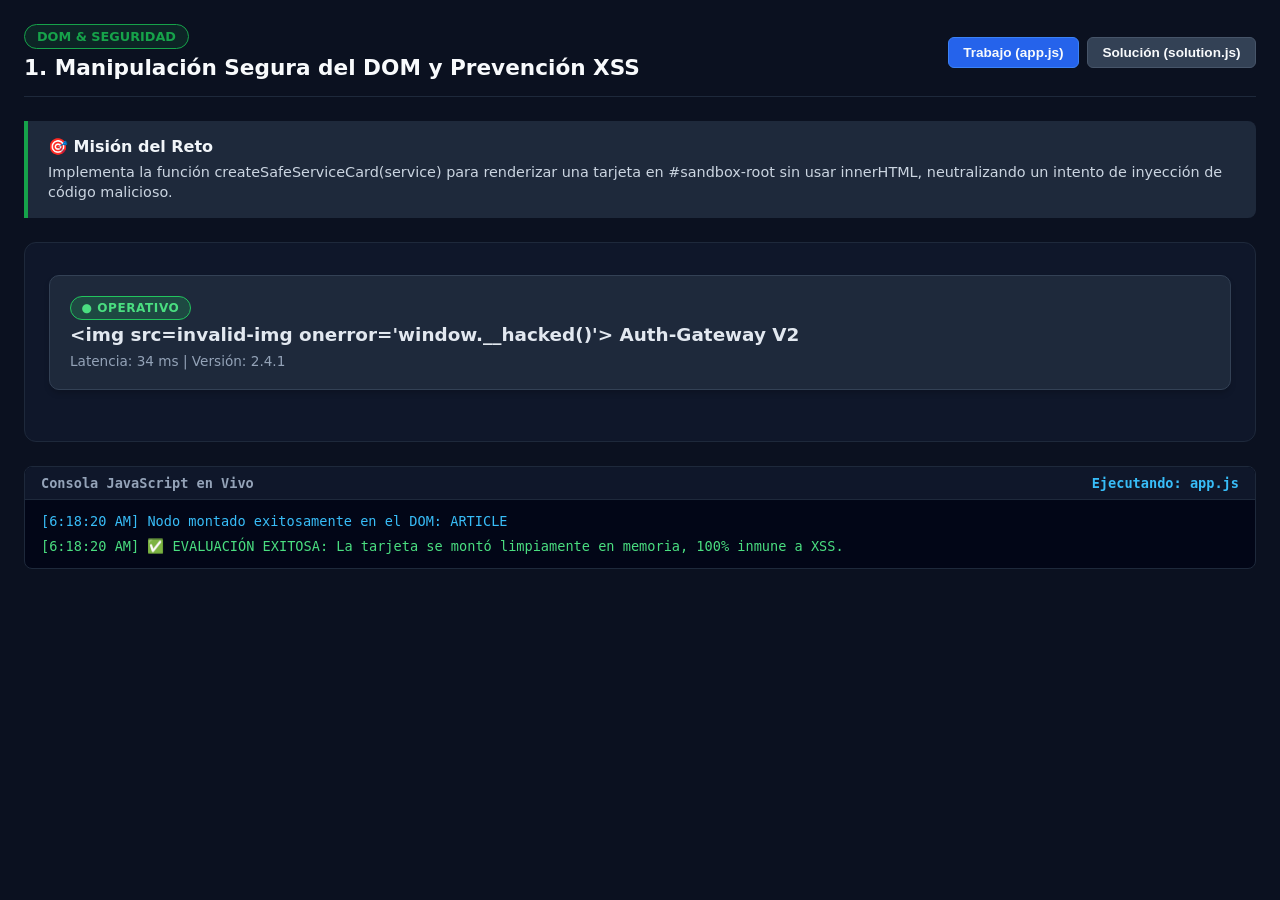
==== retos/01-dom-seguro-xss/index.html @ d1aba6eb "feat(retos): publicar guias, PDF y 6 retos interactivos de DOM, componentes y asincronia" ====
<!DOCTYPE html>
<html lang="es">
<head>
  <meta charset="UTF-8" />
  <meta name="viewport" content="width=device-width, initial-scale=1.0" />
  <title>Reto 1 - 1. Manipulación Segura del DOM y Prevención XSS</title>
  <style>
    * { box-sizing: border-box; }
    body {
      margin: 0;
      padding: 1.5rem;
      background: #0b1120;
      color: #f8fafc;
      font-family: system-ui, -apple-system, BlinkMacSystemFont, "Segoe UI", Roboto, sans-serif;
    }
    .header-bar {
      display: flex;
      justify-content: space-between;
      align-items: center;
      flex-wrap: wrap;
      gap: 1rem;
      padding-bottom: 1rem;
      border-bottom: 1px solid #1e293b;
      margin-bottom: 1.5rem;
    }
    .badge {
      display: inline-block;
      background: #16a34a22;
      color: #16a34a;
      border: 1px solid #16a34a;
      padding: 0.25rem 0.75rem;
      border-radius: 9999px;
      font-size: 0.8rem;
      font-weight: 700;
      text-transform: uppercase;
    }
    .btn-switch {
      background: #334155;
      color: #f8fafc;
      border: 1px solid #475569;
      padding: 0.45rem 0.9rem;
      border-radius: 6px;
      font-size: 0.85rem;
      font-weight: 600;
      cursor: pointer;
      transition: all 0.2s;
    }
    .btn-switch:hover { background: #475569; }
    .btn-switch.active {
      background: #2563eb;
      border-color: #3b82f6;
    }
    .card-mission {
      background: #1e293b;
      border-left: 4px solid #16a34a;
      border-radius: 0 8px 8px 0;
      padding: 1rem 1.25rem;
      margin-bottom: 1.5rem;
    }
    .card-mission h4 { margin: 0 0 0.35rem 0; font-size: 1rem; color: #f1f5f9; }
    .card-mission p { margin: 0; font-size: 0.9rem; color: #cbd5e1; line-height: 1.4; }
    #sandbox-root {
      background: #0f172a;
      border: 1px solid #1e293b;
      border-radius: 12px;
      padding: 1.5rem;
      min-height: 200px;
    }
    .console-panel {
      margin-top: 1.5rem;
      background: #020617;
      border: 1px solid #1e293b;
      border-radius: 8px;
      font-family: ui-monospace, SFMono-Regular, Menlo, Monaco, Consolas, monospace;
      font-size: 0.85rem;
      overflow: hidden;
    }
    .console-header {
      background: #0f172a;
      padding: 0.5rem 1rem;
      font-weight: 700;
      color: #94a3b8;
      border-bottom: 1px solid #1e293b;
      display: flex;
      justify-content: space-between;
    }
    .console-body {
      padding: 0.75rem 1rem;
      max-height: 180px;
      overflow-y: auto;
      display: flex;
      flex-direction: column;
      gap: 0.35rem;
    }
    .log-entry { line-height: 1.4; }
    .log-info { color: #38bdf8; }
    .log-warn { color: #f59e0b; }
    .log-error { color: #f87171; }
    .log-success { color: #4ade80; }
  </style>
  <link rel="stylesheet" href="styles.css" />
</head>
<body>
  <div class="header-bar">
    <div>
      <span class="badge">DOM & Seguridad</span>
      <h2 style="margin: 0.4rem 0 0 0; font-size: 1.35rem;">1. Manipulación Segura del DOM y Prevención XSS</h2>
    </div>
    <div style="display: flex; gap: 0.5rem; align-items: center;">
      <button id="btn-starter" class="btn-switch active" onclick="loadScript('app.js')">Trabajo (app.js)</button>
      <button id="btn-solution" class="btn-switch" onclick="loadScript('solution.js')">Solución (solution.js)</button>
    </div>
  </div>

  <div class="card-mission">
    <h4>🎯 Misión del Reto</h4>
    <p>Implementa la función createSafeServiceCard(service) para renderizar una tarjeta en #sandbox-root sin usar innerHTML, neutralizando un intento de inyección de código malicioso.</p>
  </div>

  <!-- Raíz de Montaje del DOM -->
  <div id="sandbox-root"></div>

  <!-- Consola en Vivo -->
  <div class="console-panel">
    <div class="console-header">
      <span>Consola JavaScript en Vivo</span>
      <span id="active-script-label" style="color: #38bdf8;">Ejecutando: app.js</span>
    </div>
    <div id="console-output" class="console-body"></div>
  </div>

  <script>
    // Interceptor de consola
    const consoleBox = document.getElementById("console-output");
    function appendLog(type, text) {
      if (!consoleBox) return;
      const el = document.createElement("div");
      el.className = "log-entry log-" + type;
      el.textContent = "[" + new Date().toLocaleTimeString() + "] " + text;
      consoleBox.appendChild(el);
      consoleBox.scrollTop = consoleBox.scrollHeight;
    }

    const _origLog = console.log;
    const _origWarn = console.warn;
    const _origError = console.error;
    const _origInfo = console.info;

    console.log = function(...args) {
      const msg = args.map(a => typeof a === 'object' ? JSON.stringify(a) : String(a)).join(' ');
      appendLog(msg.includes('✅') ? 'success' : 'info', msg);
      _origLog.apply(console, args);
    };
    console.warn = function(...args) {
      appendLog('warn', args.join(' '));
      _origWarn.apply(console, args);
    };
    console.error = function(...args) {
      appendLog('error', args.join(' '));
      _origError.apply(console, args);
    };
    console.info = function(...args) {
      appendLog('info', args.join(' '));
      _origInfo.apply(console, args);
    };

    window.addEventListener("error", function(e) {
      appendLog('error', "Error en ejecución: " + e.message);
    });

    function resetSandbox() {
      consoleBox.innerHTML = "";
      const root = document.getElementById("sandbox-root");
      if (root) root.innerHTML = "";
    }

    function runHarnessPre() {
      try {
        
// --- [HARNESS OCULTO - CONFIGURACIÓN DEL ENTORNO] ---
window.__xssExploited = false;
window.__hacked = function() {
  window.__xssExploited = true;
  console.error("🚨 CRÍTICO: XSS detectado! Se ejecutó código malicioso a través de innerHTML.");
};

const root = document.getElementById("sandbox-root");
if (root) root.innerHTML = "";

// Payload malicioso simulando respuesta de backend no sanitizada
window.maliciousService = {
  id: "srv-auth-99",
  name: "<img src=invalid-img onerror='window.__hacked()'> Auth-Gateway V2",
  status: "active",
  latency: 34,
  version: "2.4.1"
};
    
      } catch(e) {
        console.error("Fallo en setup:", e.message);
      }
    }

    function runHarnessPost() {
      try {
        
// --- [HARNESS OCULTO - VALIDACIÓN AUTOMATIZADA] ---
setTimeout(() => {
  const root = document.getElementById("sandbox-root");
  if (window.__xssExploited) {
    console.error("❌ EVALUACIÓN FALLIDA: Se detectó inyección XSS. Has usado innerHTML en lugar de textContent.");
  } else {
    const card = root ? root.querySelector(".service-card") : null;
    const h3 = card ? card.querySelector("h3") : null;
    const p = card ? card.querySelector(".metric-text") : null;

    if (card && h3 && p && h3.textContent.includes("Auth-Gateway")) {
      console.log("✅ EVALUACIÓN EXITOSA: La tarjeta se montó limpiamente en memoria, 100% inmune a XSS.");
    } else {
      console.warn("⚠️ Revisa que hayas creado y añadido los elementos h3 y p dentro de card.append().");
    }
  }
}, 100);
    
      } catch(e) {
        console.error("Fallo en verificación:", e.message);
      }
    }

    function loadScript(scriptName) {
      resetSandbox();
      document.getElementById("btn-starter").className = scriptName === 'app.js' ? 'btn-switch active' : 'btn-switch';
      document.getElementById("btn-solution").className = scriptName === 'solution.js' ? 'btn-switch active' : 'btn-switch';
      document.getElementById("active-script-label").textContent = "Ejecutando: " + scriptName;

      runHarnessPre();

      // Cargar script dinámicamente
      fetch(scriptName + "?t=" + Date.now())
        .then(res => res.text())
        .then(code => {
          try {
            const runner = new Function(code);
            runner();
            runHarnessPost();
          } catch(err) {
            console.error("Error (" + err.name + "): " + err.message);
          }
        })
        .catch(err => {
          console.error("Error al cargar " + scriptName + ":", err.message);
        });
    }

    // Inicializar al cargar
    window.addEventListener("DOMContentLoaded", () => {
      loadScript("app.js");
    });
  </script>
</body>
</html>
---- retos/01-dom-seguro-xss/styles.css ----
.service-card {
        background: #1e293b;
        color: #f8fafc;
        border: 1px solid #334155;
        border-radius: 10px;
        padding: 1.25rem;
        margin: 0.5rem 0;
        box-shadow: 0 4px 6px -1px rgba(0, 0, 0, 0.2);
        transition: transform 0.2s ease, border-color 0.2s ease;
      }
      .service-card:hover {
        transform: translateY(-2px);
        border-color: #38bdf8;
      }
      .service-card h3 {
        margin: 0.25rem 0 0.5rem 0;
        font-size: 1.15rem;
        color: #e2e8f0;
      }
      .status-badge {
        display: inline-block;
        padding: 0.25rem 0.65rem;
        border-radius: 9999px;
        font-size: 0.75rem;
        font-weight: 700;
        text-transform: uppercase;
        letter-spacing: 0.05em;
      }
      .status-badge.active {
        background: rgba(34, 197, 94, 0.2);
        color: #4ade80;
        border: 1px solid #22c55e;
      }
      .metric-text {
        margin: 0.5rem 0 0 0;
        font-size: 0.85rem;
        color: #94a3b8;
      }
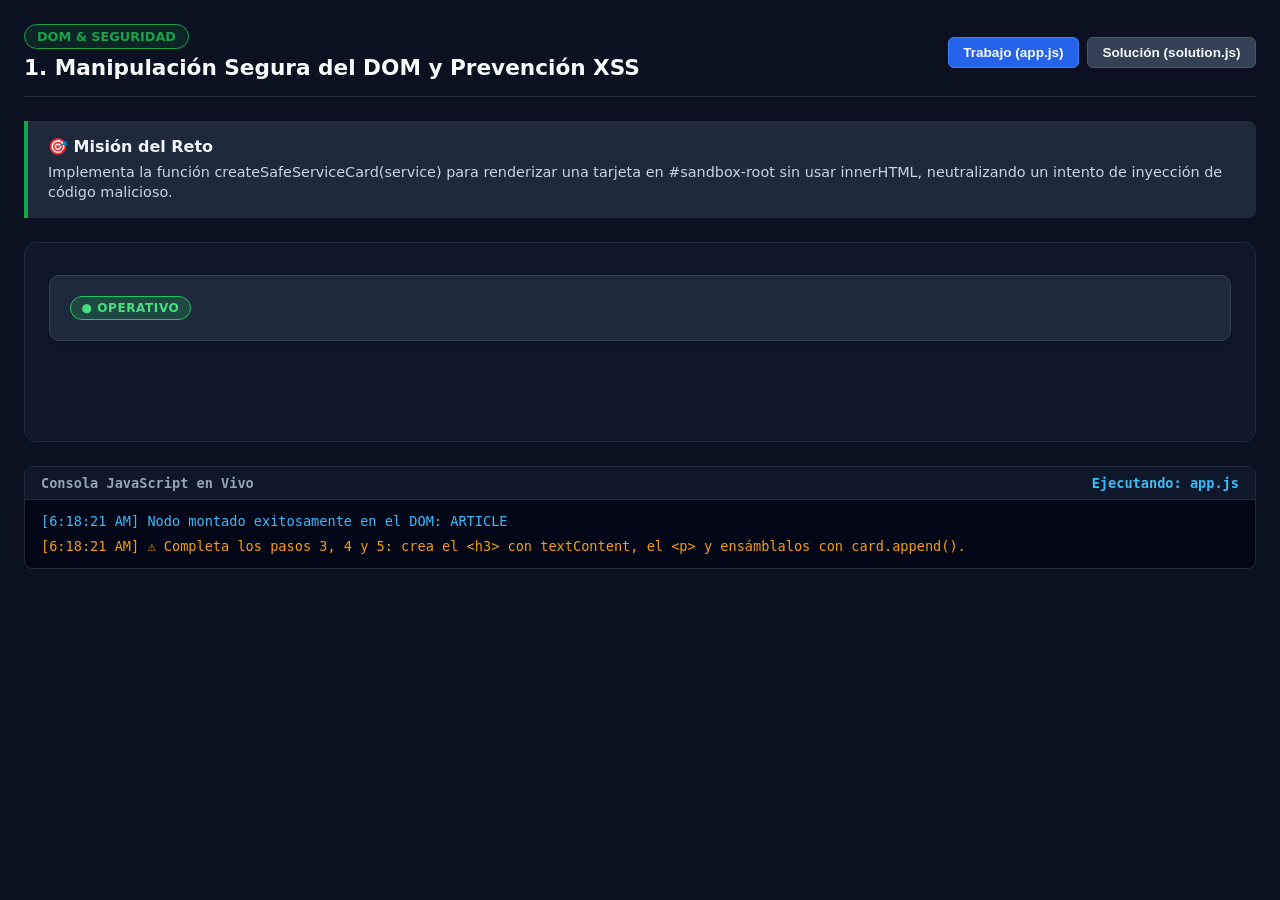
==== commit fcf0720f: "feat(retos): publicar guias, PDF y 6 retos interactivos de DOM, componentes y asincronia" ====
--- a/retos/01-dom-seguro-xss/index.html
+++ b/retos/01-dom-seguro-xss/index.html
@@ -217,7 +217,7 @@
     if (card && h3 && p && h3.textContent.includes("Auth-Gateway")) {
       console.log("✅ EVALUACIÓN EXITOSA: La tarjeta se montó limpiamente en memoria, 100% inmune a XSS.");
     } else {
-      console.warn("⚠️ Revisa que hayas creado y añadido los elementos h3 y p dentro de card.append().");
+      console.warn("⚠️ Completa los pasos 3, 4 y 5: crea el <h3> con textContent, el <p> y ensámblalos con card.append().");
     }
   }
 }, 100);
